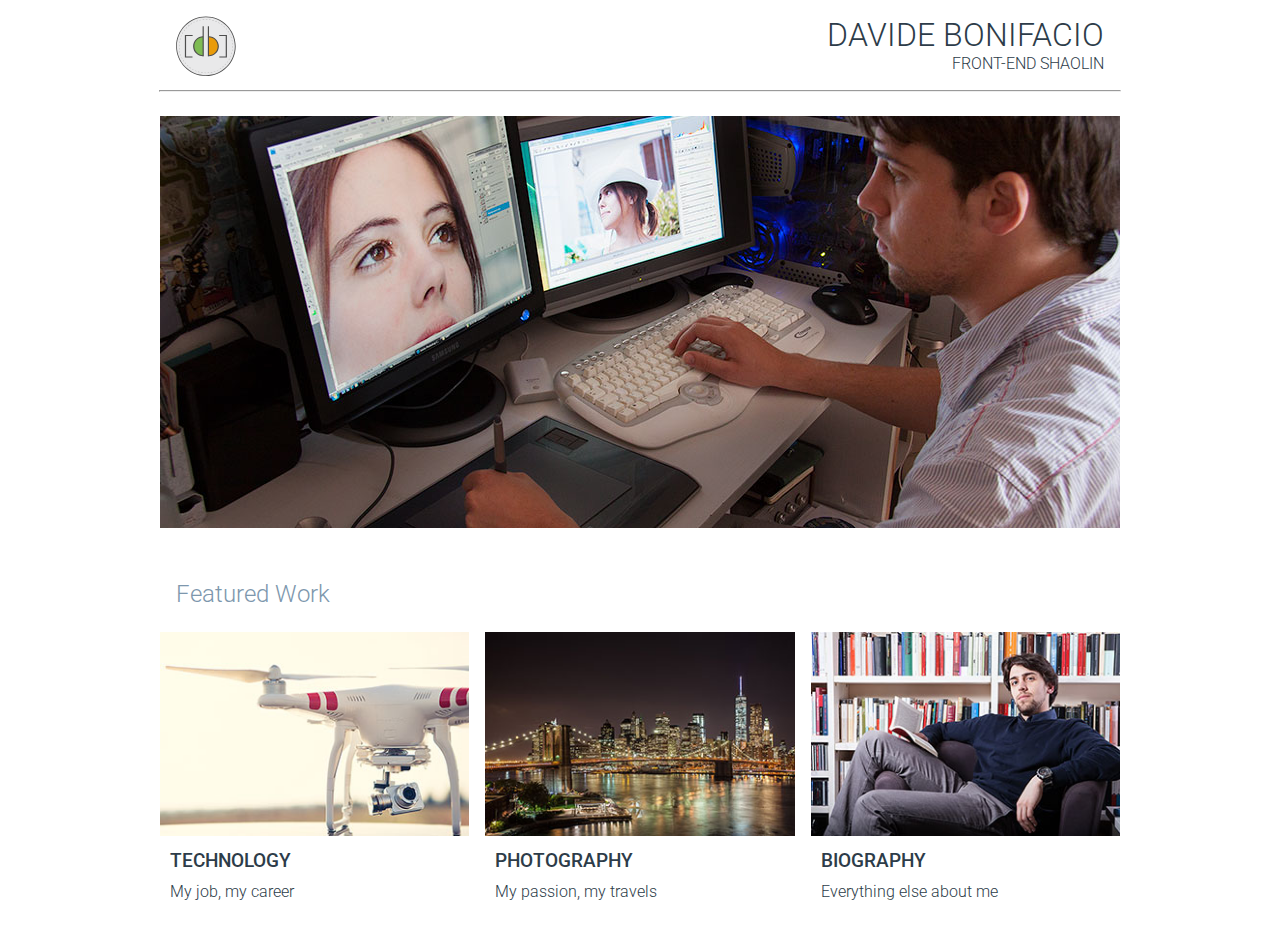
==== index.html @ 403119d9 "First commit: project approved by Udacity team" ====
<!doctype html>
<html lang="en">
  <head>
    <meta charset="utf-8">
    <meta http-equiv="X-UA-Compatible" content="IE=edge">
    <meta name="viewport" content="width=device-width, initial-scale=1.0">
    <title>Davide Bonifacio - Front-End Shaolin</title>
    <link href="https://fonts.googleapis.com/css?family=Roboto:300,500" rel="stylesheet">
    <link rel="stylesheet" href="css/style.css">
    <link rel="stylesheet" href="css/responsive.css">
  </head>
  <body>
    <header class="container">
      <div class="header_logo">
        <img class="logo_vector" src="img/db_logo.svg" alt="davide bonifacio personal logo">
      </div>
      <div class="header_title">
        <h1>Davide Bonifacio</h1>
        <h4>Front-End Shaolin</h4>
      </div>
    </header>
    <hr>
    <main>
      <section class="showcase">
        <picture>
          <source media="(max-width: 499px)" srcset="img/editing_mobile_1x.jpg, img/editing_mobile_2x.jpg 2x" />
          <source media="(max-width: 798px) and (min-width: 500px)" srcset="img/editing_tablet_1x.jpg, img/editing_tablet_2x.jpg 2x" />
          <source media="(min-width: 799px)" srcset="img/editing_desktop_1x.jpg, img/editing_desktop_2x.jpg 2x" />
          <img src="img/editing_desktop_1x.jpg" alt="image about my projects">
        </picture>
      </section>
      <section class="container">
        <div class="row">
          <h2>Featured Work</h2>
        </div>
        <article>
          <a href="#">
            <picture>
              <source media="(max-width: 320px)" srcset="img/tech_small.jpg, img/tech_medium.jpg 2x" />
              <source media="(max-width: 798px) and (min-width: 321px)" srcset="img/tech_large.jpg, img/tech_extra_large.jpg 2x" />
              <source media="(min-width: 799px)" srcset="img/tech_small.jpg, img/tech_medium.jpg 2x" />
              <img src="img/tech_small.jpg" alt="technology">
            </picture>
            <h3>Technology</h3>
            <p>My job, my career</p>
          </a>
        </article>
        <article>
          <a href="#">
            <picture>
              <source media="(max-width: 320px)" srcset="img/photography_small.jpg, img/photography_medium.jpg 2x" />
              <source media="(max-width: 798px) and (min-width: 321px)" srcset="img/photography_large.jpg, img/photography_extra_large.jpg 2x" />
              <source media="(min-width: 799px)" srcset="img/photography_small.jpg, img/photography_medium.jpg 2x" />
              <img src="img/photography_small.jpg" alt="photography">
            </picture>
            <h3>Photography</h3>
            <p>My passion, my travels</p>
          </a>
        </article>
        <article>
          <a href="#">
            <picture>
              <source media="(max-width: 320px)" srcset="img/bio_small.jpg, img/bio_medium.jpg 2x" />
              <source media="(max-width: 798px) and (min-width: 321px)" srcset="img/bio_large.jpg, img/bio_extra_large.jpg 2x" />
              <source media="(min-width: 799px)" srcset="img/bio_small.jpg, img/bio_medium.jpg 2x" />
              <img src="img/bio_small.jpg" alt="biograhy">
            </picture>
            <h3>Biography</h3>
            <p>Everything else about me</p>
          </a>
        </article>
      </section>
    </main>
  </body>
</html>
---- css/style.css ----
body, html {
  margin: 0;
  padding: 0;
}

body {
  font-family: 'Roboto', sans-serif;
  color: #2d3c49;
}

a {
  text-decoration: none;
  color: #2d3c49;
}

a:hover {
  color: #1f1e1e;
}

h1, h2, h3, h4, h5 {
  margin: 0;
}

h1 {
  font-weight: 300;
  text-transform: uppercase;
}

h2 {
  font-weight: 300;
  color: #7d97ad;
}

h3 {
  padding:10px;
  font-weight: 500;
  text-transform: uppercase;
}

h4 {
  text-transform: uppercase;
  font-weight: 300;
}

p {
  font-weight: 300;
}
.container {
  width: 100%;
  display: flex;
  flex-wrap: wrap;
}

.row {
  width: 100%;
  margin-top: 1.5em;
  padding: 0 1em;
}

header, section, article, div {
  box-sizing: border-box;
}

header {
  margin-top: 1em;
  padding:  0 1em;
}

.header_logo {
  width:30%;
}

.logo_vector {
  width: 60px;
}

.header_title {
  width: 70%;
  text-align: right;
}

hr {
  margin:10px 0;
}

main {
  width: 100%;
  margin: 10px 0;
}

section {
  width:100%;
  margin: 1.5em 0;
}

section img {
  width:100%;
}

.showcase {
  width: 100%;
}

article {
  width: 100%;
  margin: 1.5em 0;
}

article p {
  padding-left: 10px;
  margin: 0;
}
---- css/responsive.css ----
@media screen and (min-width: 399px) and (max-width: 499px) {
  h1 {
    font-size: 2.5em;
  }

  h2 {
    font-size: 2.3em;
  }

  h3 {
    font-size: 2em;
  }

  h4 {
    font-size: 1.8em;
  }

  p {
   font-size: 1.3em;
  }
}

@media screen and (max-width: 499px) {
  header {
    text-align: center;
  }
  .header_title {
    width: 100%;
    text-align: center;
  }

  .header_logo {
    width: 100%;
  }

  .logo_vector {
    width: 6em;
  }
}

@media screen and (min-width: 500px) and (max-width: 798px) {
  h1 {
    font-size: 2.1em;
  }

  h2 {
    font-size: 1.9em;
  }

  h3 {
    font-size: 1.6em;
  }

  h4 {
    font-size: 1.4em;
  }

  p{
   font-size: 1.2em;
  }
}

@media screen and (min-width: 799px) {
 article {
   width: calc((100% - 2em)/3);
   margin-right: 1em;
 }

 article:last-of-type {
   margin-right: 0;
 }
}

@media screen and (min-width: 980px) {
  main, header, hr, .container {
    width: 960px;
    margin-left: auto;
    margin-right: auto;
  }
}
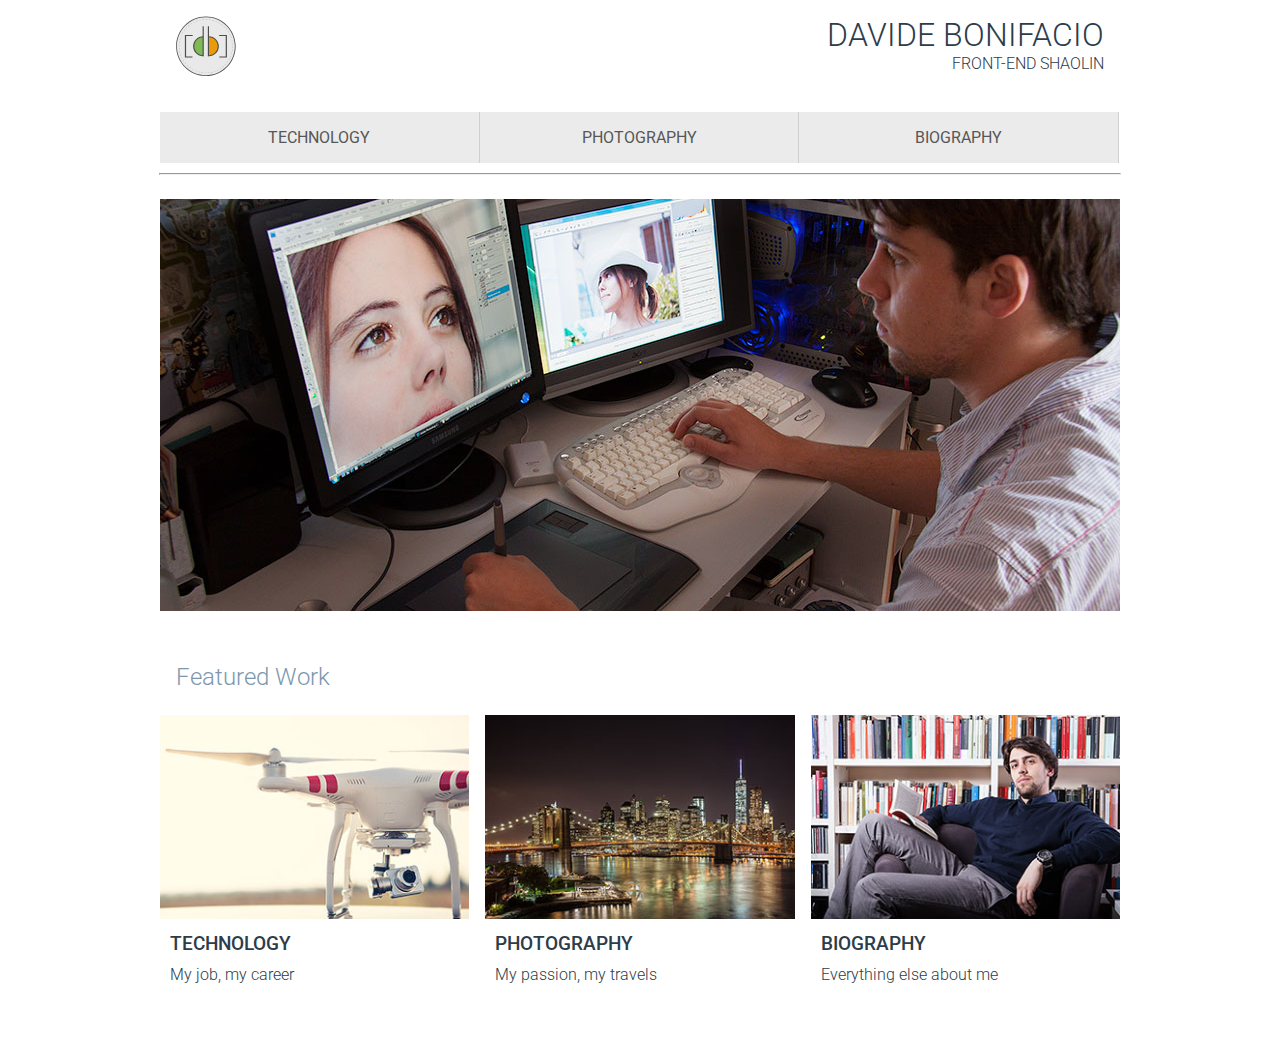
==== commit 1c4398f9: "Feature: responsive hamburger menu" ====
--- a/index.html
+++ b/index.html
@@ -8,17 +8,30 @@
     <link href="https://fonts.googleapis.com/css?family=Roboto:300,500" rel="stylesheet">
     <link rel="stylesheet" href="css/style.css">
     <link rel="stylesheet" href="css/responsive.css">
+    <script src="js/script.js"></script>
   </head>
   <body>
-    <header class="container">
-      <div class="header_logo">
-        <img class="logo_vector" src="img/db_logo.svg" alt="davide bonifacio personal logo">
-      </div>
-      <div class="header_title">
-        <h1>Davide Bonifacio</h1>
-        <h4>Front-End Shaolin</h4>
-      </div>
-    </header>
+    <div class="container">
+      <header class="container">
+        <div class="header_logo">
+          <img class="logo_vector" src="img/db_logo.svg" alt="davide bonifacio personal logo">
+        </div>
+        <div class="header_title">
+          <h1>Davide Bonifacio</h1>
+          <h4>Front-End Shaolin</h4>
+        </div>
+      </header>
+      <nav id="navMenu">
+        <a href="#">Technology</a>
+        <a href="#">Photography</a>
+        <a href="#">Biography</a>
+        <a class="hamburgerMenu" onclick="add()" href="#">
+          <svg xmlns="http://www.w3.org/2000/svg" viewbox="0 0 24 24">
+            <path d="M2 6h20v3H2zm0 5h20v3H2zm0 5h20v3H2z"></path>
+          </svg>
+        </a>
+      </nav>
+    </div>
     <hr>
     <main>
       <section class="showcase">
@@ -34,7 +47,7 @@
           <h2>Featured Work</h2>
         </div>
         <article>
-          <a href="#">
+          <a href="https://github.com/WildBoni" target="_blank">
             <picture>
               <source media="(max-width: 320px)" srcset="img/tech_small.jpg, img/tech_medium.jpg 2x" />
               <source media="(max-width: 798px) and (min-width: 321px)" srcset="img/tech_large.jpg, img/tech_extra_large.jpg 2x" />
@@ -46,7 +59,7 @@
           </a>
         </article>
         <article>
-          <a href="#">
+          <a href="http://www.davidebonifacio.it/" target="_blank">
             <picture>
               <source media="(max-width: 320px)" srcset="img/photography_small.jpg, img/photography_medium.jpg 2x" />
               <source media="(max-width: 798px) and (min-width: 321px)" srcset="img/photography_large.jpg, img/photography_extra_large.jpg 2x" />
@@ -73,3 +86,10 @@
     </main>
   </body>
 </html>
+
+<img />
+<div id="comment" style="float:left;display:none;">
+  <textarea name="textfield6" cols="30" rows="2" id="textfield4" class="text">
+  </textarea>
+  <a href="#" class="buttonintable">Submit</a>
+</div>
--- a/css/style.css
+++ b/css/style.css
@@ -79,6 +79,18 @@
   text-align: right;
 }
 
+nav a {
+  text-align: center;
+  padding: 1em;
+  text-decoration: none;
+  text-transform: uppercase;
+}
+
+.hamburgerMenu svg {
+  width: 40px;
+  fill: #000;
+}
+
 hr {
   margin:10px 0;
 }
--- a/css/responsive.css
+++ b/css/responsive.css
@@ -1,4 +1,4 @@
-@media screen and (min-width: 399px) and (max-width: 499px) {
+@media screen and (max-width: 499px) {
   h1 {
     font-size: 2.5em;
   }
@@ -18,6 +18,56 @@
   p {
    font-size: 1.3em;
   }
+
+  .container {
+    display: flex; /* or inline-flex */
+  }
+
+header {
+  order: 2;
+  -webkit-transform: translate(0, 100px);
+  transform: translate(0, 100px);
+}
+
+  nav {
+    order: 1;
+    position: fixed;
+    width: 100%;
+    top: 0;
+    -webkit-transform: translate(0, -156px);
+    transform: translate(0, -156px);
+    transition: transform 0.3s ease;
+    height: 150px;
+  }
+
+  nav.open{
+    -webkit-transform: translate(0, 0);
+    transform: translate(0, 0);
+  }
+
+  nav a {
+    background-color: #9c660a;
+    display: block;
+    width: 100%;
+    border-bottom: 1px solid #815900;
+    box-sizing: border-box;
+    color: #fff;
+  }
+
+  nav a:hover {
+    color: #adadad;
+  }
+
+  nav a:last-child {
+    background-color: #ad9971;
+    border-bottom: none;
+  }
+
+  main, hr {
+    -webkit-transform: translate(0, 100px);
+    transform: translate(0, 100px);
+  }
+
 }
 
 @media screen and (max-width: 499px) {
@@ -36,6 +86,35 @@
   .logo_vector {
     width: 6em;
   }
+}
+
+@media screen and (min-width: 500px) {
+  .hamburgerMenu {
+    display: none;
+  }
+
+  nav {
+    margin-top: 2em;
+    width: 100%;
+  }
+
+  nav a {
+    background-color: #ebebeb;
+    width: 33.3%;
+    float: left;
+    border-right: 1px solid #cfcfcf;
+    box-sizing: border-box;
+    color: #575757;
+  }
+
+  nav a:hover {
+    color: #a3a3a3;
+  }
+
+  nav a:last-child {
+      border-right: none;
+  }
+
 }
 
 @media screen and (min-width: 500px) and (max-width: 798px) {
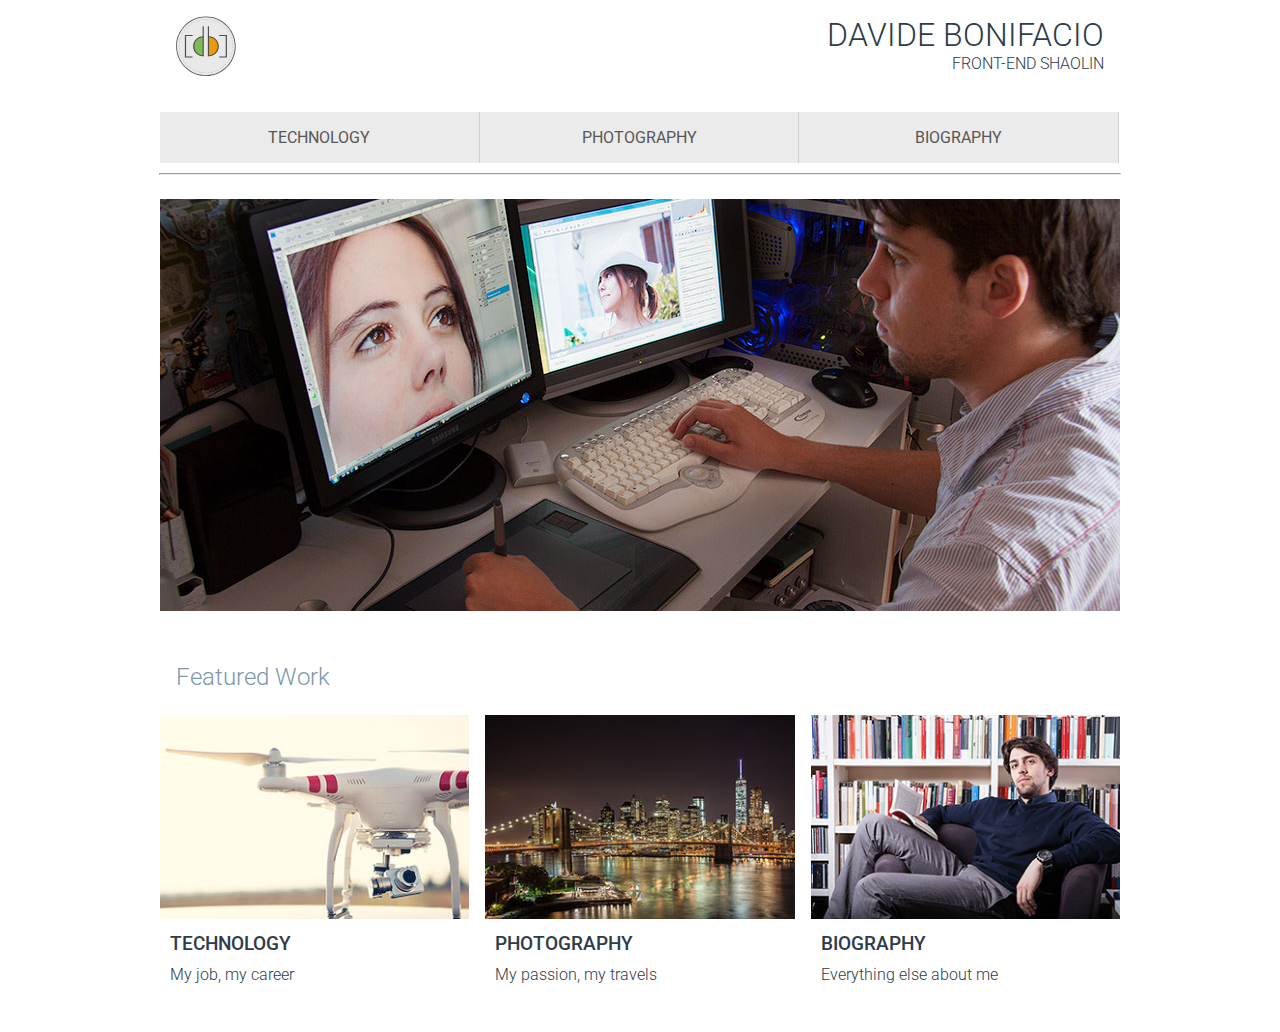
==== commit 3de2d88e: "Feature: add resume project" ====
--- a/index.html
+++ b/index.html
@@ -22,9 +22,9 @@
         </div>
       </header>
       <nav id="navMenu">
-        <a href="#">Technology</a>
-        <a href="#">Photography</a>
-        <a href="#">Biography</a>
+        <a href="https://github.com/WildBoni" target="_blank">Technology</a>
+        <a href="http://www.davidebonifacio.it/" target="_blank">Photography</a>
+        <a href="resume/index.html" target="_blank">Biography</a>
         <a class="hamburgerMenu" onclick="add()" href="#">
           <svg xmlns="http://www.w3.org/2000/svg" viewbox="0 0 24 24">
             <path d="M2 6h20v3H2zm0 5h20v3H2zm0 5h20v3H2z"></path>
@@ -71,7 +71,7 @@
           </a>
         </article>
         <article>
-          <a href="#">
+          <a href="resume/index.html" target="_blank">
             <picture>
               <source media="(max-width: 320px)" srcset="img/bio_small.jpg, img/bio_medium.jpg 2x" />
               <source media="(max-width: 798px) and (min-width: 321px)" srcset="img/bio_large.jpg, img/bio_extra_large.jpg 2x" />
@@ -86,10 +86,3 @@
     </main>
   </body>
 </html>
-
-<img />
-<div id="comment" style="float:left;display:none;">
-  <textarea name="textfield6" cols="30" rows="2" id="textfield4" class="text">
-  </textarea>
-  <a href="#" class="buttonintable">Submit</a>
-</div>
